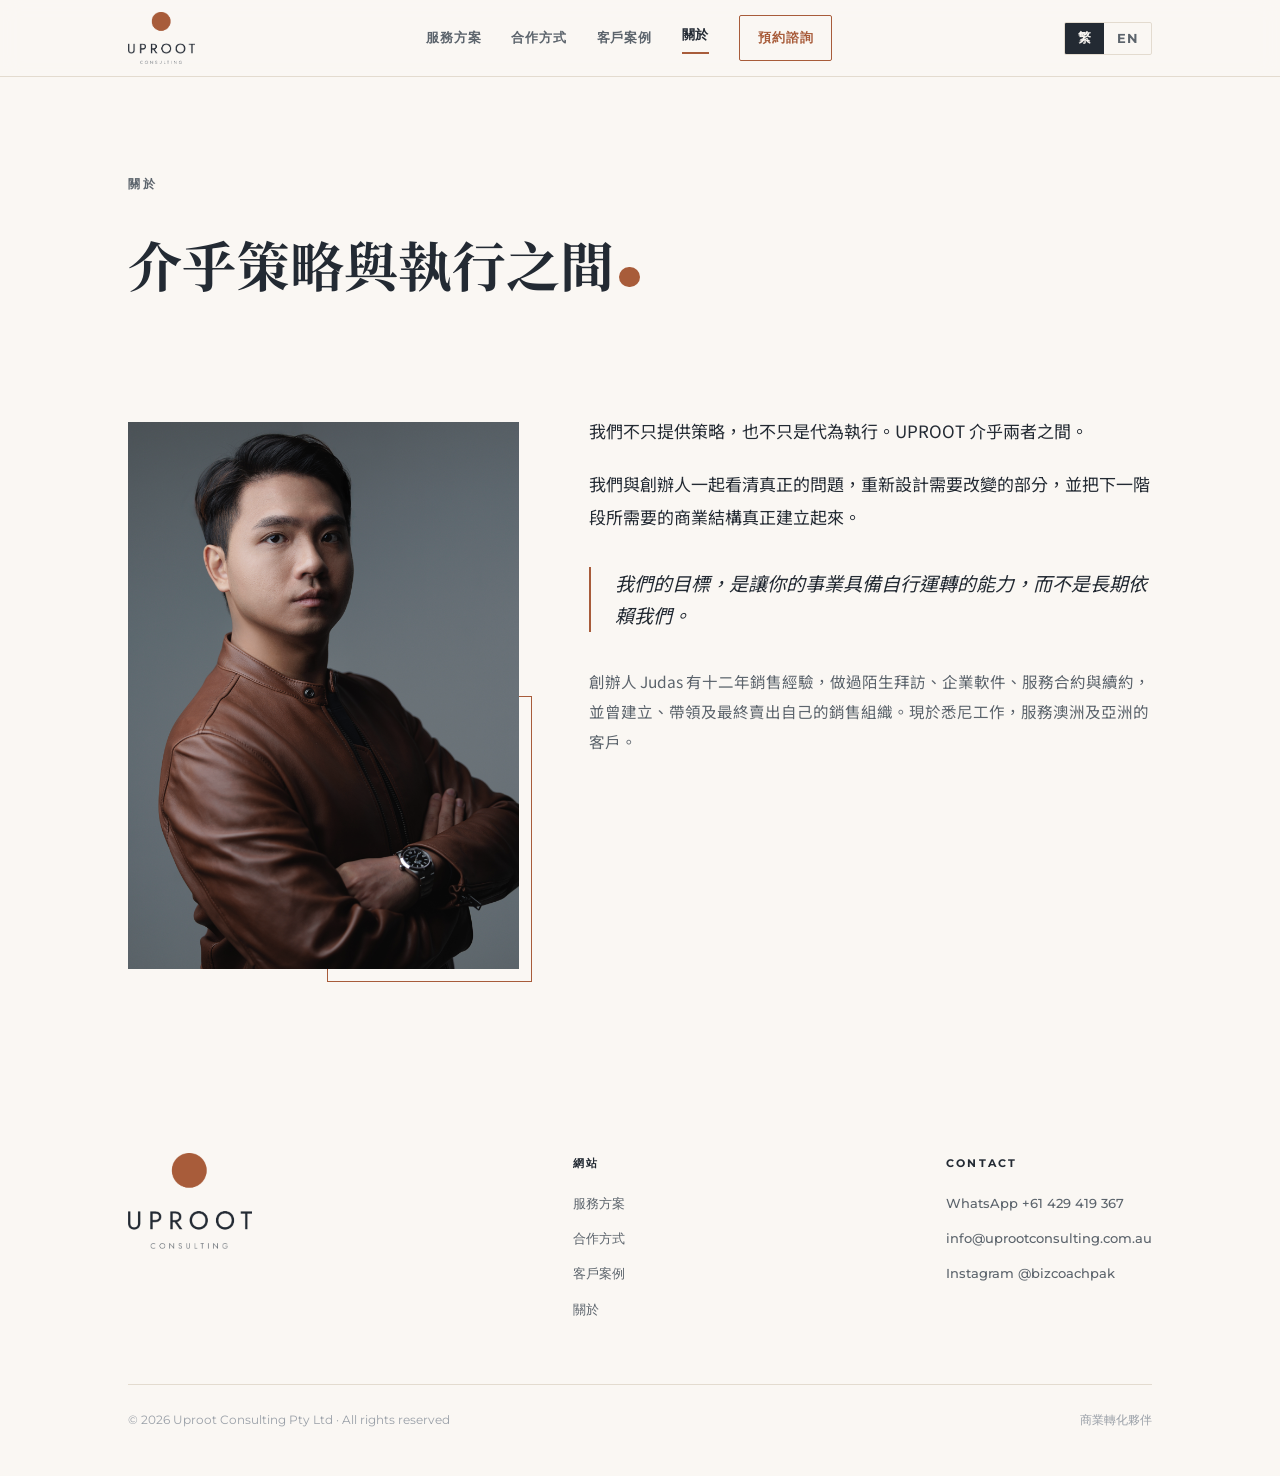
==== about/index.html @ 3c3ad8a5 "Add files via upload" ====
<!DOCTYPE html>
<html lang="zh-Hant">
<head>
<meta charset="UTF-8">
<meta name="viewport" content="width=device-width, initial-scale=1.0">
<title>關於 About — Uproot Consulting</title>
<meta name="description" content="Uproot sits between strategy and execution.">
<link rel="preconnect" href="https://fonts.googleapis.com">
<link rel="preconnect" href="https://fonts.gstatic.com" crossorigin>
<link href="https://fonts.googleapis.com/css2?family=Newsreader:ital,opsz,wght@0,6..72,400;0,6..72,500;1,6..72,400;1,6..72,500&family=Montserrat:wght@500;600;700&family=Noto+Serif+TC:wght@600;700&family=Noto+Sans+TC:wght@400;500;700&display=swap" rel="stylesheet">
<link rel="stylesheet" href="../assets/style.css">
</head>
<body>
<nav><div class="wrap nav-in">
<a class="nav-logo" href="../" aria-label="Uproot Consulting"><img src="../assets/logo.png" alt="Uproot Consulting"></a>
<div class="nav-links">
<a href="../services/"><span class="t-zh">服務方案</span><span class="t-en">Services</span></a>
<a href="../how-we-work/"><span class="t-zh">合作方式</span><span class="t-en">How We Work</span></a>
<a href="../case-study/"><span class="t-zh">客戶案例</span><span class="t-en">Case Study</span></a>
<a href="../about/" class="active"><span class="t-zh">關於</span><span class="t-en">About</span></a>
<a class="nav-cta" href="../contact/"><span class="t-zh">預約諮詢</span><span class="t-en">Book a Consultation</span></a>
</div>
<div class="lang" role="group" aria-label="Language"><button id="btn-zh" class="on" type="button">繁</button><button id="btn-en" type="button">EN</button></div>
</div></nav>
<div class="page-head"><div class="wrap">
<div class="kicker"><span class="t-zh">關於</span><span class="t-en">About</span></div>
<h1><span class="t-zh">介乎策略與執行之間</span><span class="t-en">Between strategy and execution</span><span class="dot" aria-hidden="true"></span></h1>
</div></div>
<section><div class="wrap"><div class="about-grid">
<div class="about-photo rv"><img src="../assets/pak.jpg" alt="Judas — Founder, Uproot Consulting"></div>
<div class="about-body rv">
<p><span class="t-zh">我們不只提供策略，也不只是代為執行。UPROOT 介乎兩者之間。</span><span class="t-en">We don&rsquo;t just hand over recommendations, and we don&rsquo;t just execute instructions. Uproot sits between strategy and execution.</span></p>
<p><span class="t-zh">我們與創辦人一起看清真正的問題，重新設計需要改變的部分，並把下一階段所需要的商業結構真正建立起來。</span><span class="t-en">We work with founders to see the real problem, redesign what needs to change, and actually build the commercial structure the next stage requires.</span></p>
<div class="about-quote"><span class="t-zh">我們的目標，是讓你的事業具備自行運轉的能力，而不是長期依賴我們。</span><span class="t-en">The goal is to equip your business — not to become a department it can never remove.</span></div>
<p class="muted"><span class="t-zh">創辦人 Judas 有十二年銷售經驗，做過陌生拜訪、企業軟件、服務合約與續約，並曾建立、帶領及最終賣出自己的銷售組織。現於悉尼工作，服務澳洲及亞洲的客戶。</span><span class="t-en">Founder Judas has twelve years in sales — door-to-door, enterprise software, service contracts and renewals — and built, led and eventually sold a sales organization of his own. Based in Sydney, working with businesses in Australia and Asia.</span></p>
</div></div></div></section>
<footer><div class="wrap">
<div class="foot-grid">
<div class="foot-logo"><img src="../assets/logo.png" alt="Uproot Consulting"></div>
<div class="foot-col"><h4><span class="t-zh">網站</span><span class="t-en">Site</span></h4>
<a href="../services/"><span class="t-zh">服務方案</span><span class="t-en">Services</span></a>
<a href="../how-we-work/"><span class="t-zh">合作方式</span><span class="t-en">How We Work</span></a>
<a href="../case-study/"><span class="t-zh">客戶案例</span><span class="t-en">Case Study</span></a>
<a href="../about/"><span class="t-zh">關於</span><span class="t-en">About</span></a></div>
<div class="foot-col"><h4>Contact</h4>
<a href="https://wa.me/61429419367" target="_blank" rel="noopener">WhatsApp +61 429 419 367</a>
<a href="mailto:info@uprootconsulting.com.au">info@uprootconsulting.com.au</a>
<a href="https://www.instagram.com/bizcoachpak" target="_blank" rel="noopener">Instagram @bizcoachpak</a></div>
</div>
<div class="foot-bottom"><span>© 2026 Uproot Consulting Pty Ltd · All rights reserved</span><span><span class="t-zh">商業轉化夥伴</span><span class="t-en">Business Transformation Partner</span></span></div>
</div></footer>
<script>
const io=new IntersectionObserver(es=>{es.forEach(e=>{if(e.isIntersecting){e.target.classList.add('on');io.unobserve(e.target)}})},{threshold:.1});
document.querySelectorAll('.rv').forEach(el=>io.observe(el));
const bZh=document.getElementById('btn-zh'),bEn=document.getElementById('btn-en');
function setLang(en){document.body.classList.toggle('en',en);document.documentElement.lang=en?'en':'zh-Hant';bEn.classList.toggle('on',en);bZh.classList.toggle('on',!en);try{localStorage.setItem('uproot-lang',en?'en':'zh')}catch(e){}document.querySelectorAll('.rv').forEach(el=>el.classList.add('on'))}
bZh.addEventListener('click',()=>setLang(false));bEn.addEventListener('click',()=>setLang(true));
try{if(localStorage.getItem('uproot-lang')==='en')setLang(true)}catch(e){}
</script>
</body>
</html>
---- assets/style.css ----
:root{
  --paper:#FAF7F3;
  --paper-2:#F1EBE2;
  --ink:#232A33;
  --ink-deep:#1B2129;
  --terra:#A85C3A;
  --grey:#5C646C;
  --hair:#E3DBCF;
  --serif:"Newsreader",Georgia,serif;
  --sans:"Montserrat",system-ui,sans-serif;
  --rail:170px;
}
*{margin:0;padding:0;box-sizing:border-box}
html{scroll-behavior:smooth;-webkit-text-size-adjust:100%}
body{font-family:var(--serif);font-size:17.5px;color:var(--ink);background:var(--paper);line-height:1.75;-webkit-font-smoothing:antialiased;overflow-x:hidden}
.wrap{max-width:1080px;margin:0 auto;padding:0 28px}
img{max-width:100%;display:block}
::selection{background:var(--terra);color:var(--paper)}
a:focus-visible,button:focus-visible{outline:2px solid var(--terra);outline-offset:3px}

.dot{display:inline-block;width:.38em;height:.38em;border-radius:50%;background:var(--terra);vertical-align:baseline;margin-left:.1em}

/* ---------- NAV ---------- */
nav{position:sticky;top:0;z-index:60;background:rgba(250,247,243,.92);backdrop-filter:blur(10px);border-bottom:1px solid var(--hair)}
.nav-in{display:flex;align-items:center;justify-content:space-between;height:76px;gap:16px}
.nav-logo img{height:52px;width:auto}
.nav-links{display:flex;gap:30px;align-items:center;font-family:var(--sans);font-size:13px;font-weight:600;letter-spacing:.06em}
.nav-links a{color:var(--grey);text-decoration:none;transition:color .2s}
.nav-links a:hover{color:var(--ink)}
.nav-cta{color:var(--terra)!important;border:1px solid var(--terra);padding:9px 18px;border-radius:2px;transition:all .2s!important}
.nav-cta:hover{background:var(--terra);color:var(--paper)!important}
@media(max-width:820px){.nav-links a:not(.nav-cta){display:none}.nav-logo img{height:44px}}

/* ---------- HERO ---------- */
header{padding:120px 0 130px}
.kicker{font-family:var(--sans);font-size:11.5px;font-weight:600;letter-spacing:.28em;text-transform:uppercase;color:var(--grey);margin-bottom:42px}
h1{font-family:var(--serif);font-weight:500;font-size:clamp(38px,5.6vw,64px);line-height:1.18;letter-spacing:-.01em;max-width:13em}
.hero-sub{font-size:clamp(18px,2vw,21px);color:var(--grey);max-width:29em;margin-top:34px;line-height:1.7}
.cta-row{display:flex;gap:16px;flex-wrap:wrap;margin-top:48px}
.btn{display:inline-flex;align-items:center;padding:14px 30px;font-family:var(--sans);font-size:13.5px;font-weight:600;letter-spacing:.05em;text-decoration:none;border-radius:2px;transition:transform .15s ease,background .2s,color .2s;border:1px solid transparent}
.btn-solid{background:var(--terra);color:var(--paper)}
.btn-solid:hover{transform:translateY(-2px);background:#94502F}
.btn-line{border-color:var(--hair);color:var(--ink)}
.btn-line:hover{border-color:var(--ink);transform:translateY(-2px)}

/* ---------- SECTION SCAFFOLD ---------- */
section{padding:110px 0;scroll-margin-top:78px}
.sec-head{display:flex;align-items:baseline;gap:18px;border-top:1px solid var(--hair);padding-top:22px;margin-bottom:64px}
.sec-label{font-family:var(--sans);font-size:11.5px;font-weight:600;letter-spacing:.26em;text-transform:uppercase;color:var(--grey);white-space:nowrap;display:flex;align-items:center;gap:10px}
.sec-label::before{content:"";width:7px;height:7px;border-radius:50%;background:var(--terra);flex-shrink:0}
h2{font-family:var(--serif);font-weight:500;font-size:clamp(28px,3.6vw,40px);line-height:1.3;letter-spacing:-.005em;max-width:18em}
.offset{margin-left:var(--rail)}
@media(max-width:860px){.offset{margin-left:0}}

/* ---------- BELIEF ---------- */
.belief{background:var(--ink-deep);color:var(--paper);padding:130px 0}
.belief .sec-label{color:#9AA3AD}
.belief h2{font-size:clamp(30px,4.2vw,46px);max-width:17em;color:var(--paper)}
.belief p{color:#B9C0C8;max-width:34em;margin-top:30px;font-size:18px}
.belief em{font-style:italic;color:var(--paper)}

/* ---------- WHAT WE DO ---------- */
.svc-row{display:grid;grid-template-columns:var(--rail) 1fr;gap:24px;padding:40px 0;border-top:1px solid var(--hair)}
.svc-row:last-child{border-bottom:1px solid var(--hair)}
.svc-name{font-family:var(--sans);font-size:12px;font-weight:700;letter-spacing:.16em;text-transform:uppercase;color:var(--ink);padding-top:6px}
.svc-q{font-family:var(--serif);font-style:italic;font-size:clamp(20px,2.4vw,25px);line-height:1.5;max-width:24em}
.svc-d{font-size:15.5px;color:var(--grey);max-width:34em;margin-top:12px;line-height:1.75}
@media(max-width:860px){.svc-row{grid-template-columns:1fr;gap:10px}}

/* ---------- HOW WE THINK ---------- */
.think-intro{font-size:clamp(19px,2.2vw,23px);max-width:28em;line-height:1.7}
.hear{margin:64px 0 80px;border:1px solid var(--hair);background:#FFFFFF66}
.hear-row{display:grid;grid-template-columns:1fr 1fr;border-top:1px solid var(--hair)}
.hear-row:first-child{border-top:0}
.hear-cell{padding:26px 30px}
.hear-cell:first-child{border-right:1px solid var(--hair)}
.hear-tag{font-family:var(--sans);font-size:10.5px;font-weight:700;letter-spacing:.2em;text-transform:uppercase;color:var(--grey);margin-bottom:10px}
.hear-cell p{font-size:16px;line-height:1.7}
.hear-cell:first-child p{font-style:italic}
.hear-cell:last-child p{color:var(--grey);font-size:15px}
@media(max-width:760px){.hear-row{grid-template-columns:1fr}.hear-cell:first-child{border-right:0;border-bottom:1px dashed var(--hair)}}

.steps{position:relative;margin-left:14px;border-left:1px solid var(--hair);padding-left:46px}
.step{position:relative;padding:0 0 58px}
.step:last-child{padding-bottom:0}
.step::before{content:"";position:absolute;left:-51px;top:10px;width:9px;height:9px;border-radius:50%;background:var(--terra)}
.step:last-child::after{content:"";position:absolute;left:-47.5px;top:24px;bottom:-6px;width:2px;background:var(--paper)}
.step h3{font-family:var(--serif);font-weight:500;font-size:23px;margin-bottom:8px}
.step p{color:var(--grey);font-size:16px;max-width:32em}
.step .n{font-family:var(--sans);font-size:11px;font-weight:700;letter-spacing:.22em;color:var(--terra);display:block;margin-bottom:6px}

/* ---------- STORIES ---------- */
.stories{background:var(--paper-2)}
.story{padding:64px 0;border-top:1px solid var(--hair)}
.story:first-of-type{border-top:0;padding-top:0}
.story h3{font-family:var(--serif);font-weight:500;font-size:clamp(24px,3vw,30px);margin-bottom:36px;max-width:20em}
.story-grid{display:grid;grid-template-columns:1fr 1fr;gap:34px 56px}
.beat{max-width:30em}
.beat-tag{font-family:var(--sans);font-size:10.5px;font-weight:700;letter-spacing:.2em;text-transform:uppercase;color:var(--terra);margin-bottom:10px}
.beat p{font-size:15.5px;color:var(--ink);line-height:1.75}
.beat.lesson p{font-style:italic}
@media(max-width:760px){.story-grid{grid-template-columns:1fr;gap:26px}}

/* ---------- INTERLUDE ---------- */
.interlude{background:var(--paper);text-align:center;padding:120px 0}
.interlude p{font-family:var(--serif);font-style:italic;font-weight:500;font-size:clamp(24px,3.4vw,34px);line-height:1.5;max-width:20em;margin:0 auto;color:var(--ink)}
.interlude .who{font-family:var(--sans);font-style:normal;font-size:11.5px;font-weight:600;letter-spacing:.24em;text-transform:uppercase;color:var(--grey);margin-top:26px}

/* ---------- ABOUT ---------- */
.about-grid{display:grid;grid-template-columns:.82fr 1.18fr;gap:70px;align-items:start}
.about-photo{position:relative;margin-top:8px}
.about-photo img{width:100%;filter:grayscale(18%)}
.about-photo::after{content:"";position:absolute;right:-13px;bottom:-13px;width:52%;height:52%;border:1px solid var(--terra);z-index:-1}
.about-body p{margin-bottom:20px;color:var(--ink);font-size:17px}
.about-body p.muted{color:var(--grey);font-size:15.5px}
.about-quote{border-left:2px solid var(--terra);padding-left:24px;margin:34px 0;font-style:italic;font-size:19px;line-height:1.7}
.cred{font-family:var(--sans);font-size:12.5px;font-weight:500;letter-spacing:.04em;color:var(--grey);border-top:1px solid var(--hair);padding-top:20px;margin-top:34px;line-height:2}
@media(max-width:860px){.about-grid{grid-template-columns:1fr;gap:52px}.about-photo{max-width:340px}}

/* ---------- CTA ---------- */
.cta-sec{background:var(--ink-deep);color:var(--paper);padding:130px 0}
.cta-sec h2{color:var(--paper);max-width:15em}
.cta-sec .lede{color:#B9C0C8;max-width:30em;margin-top:24px;font-size:18px}
.cta-sec .ways{font-family:var(--sans);font-size:13px;letter-spacing:.04em;color:#9AA3AD;margin-top:38px}
.cta-sec .ways a{color:var(--paper);text-decoration:none;border-bottom:1px solid #4A5460;padding-bottom:2px;transition:border-color .2s}
.cta-sec .ways a:hover{border-color:var(--terra)}

/* ---------- FOOTER ---------- */
footer{background:var(--paper);padding:74px 0 44px;font-family:var(--sans);font-size:13px;color:var(--grey)}
.foot-grid{display:flex;justify-content:space-between;align-items:flex-start;gap:40px;flex-wrap:wrap;margin-bottom:52px}
.foot-logo img{height:96px;width:auto}
.foot-col h4{font-size:11px;font-weight:700;letter-spacing:.2em;text-transform:uppercase;color:var(--ink);margin-bottom:16px}
.foot-col a{display:block;color:var(--grey);text-decoration:none;margin-bottom:10px;transition:color .2s;font-weight:500}
.foot-col a:hover{color:var(--terra)}
.foot-bottom{border-top:1px solid var(--hair);padding-top:24px;display:flex;justify-content:space-between;flex-wrap:wrap;gap:10px;font-size:11.5px;color:#9aa0a8}

/* ---------- motion ---------- */
.rv{opacity:0;transform:translateY(18px);transition:opacity .8s ease,transform .8s ease}
.rv.on{opacity:1;transform:none}
@media(prefers-reduced-motion:reduce){.rv{opacity:1;transform:none;transition:none}html{scroll-behavior:auto}}

/* ---------- multi-page additions ---------- */
.nav-links a.active{color:var(--ink)}
.nav-links a.active{border-bottom:2px solid var(--terra);padding-bottom:4px}
.page-head{padding:96px 0 0}
.page-head .kicker{margin-bottom:30px}
.page-head h1{font-size:clamp(32px,4.6vw,52px)}
.page-head .hero-sub{margin-top:24px}
.more-link{font-family:var(--sans);font-size:13px;font-weight:600;letter-spacing:.05em;color:var(--terra);text-decoration:none}
.more-link:hover{text-decoration:underline}

/* ---------- bilingual ---------- */
body:not(.en) .t-en{display:none !important}
body.en .t-zh{display:none !important}
body:not(.en){font-family:"Noto Sans TC",var(--serif);font-size:16.5px;line-height:1.95}
body:not(.en) h1,body:not(.en) h2,body:not(.en) .story h3,body:not(.en) .step h3{font-family:"Noto Serif TC",serif;font-weight:700;letter-spacing:0}
body:not(.en) h1{font-size:clamp(30px,4.8vw,54px);line-height:1.45}
body:not(.en) h2{line-height:1.55}
body:not(.en) .svc-q{font-style:normal;font-family:"Noto Serif TC",serif;font-weight:600}
body:not(.en) .hero-sub,body:not(.en) .svc-d{line-height:2}
.lang{display:flex;border:1px solid var(--hair);border-radius:2px;overflow:hidden;flex-shrink:0}
.lang button{border:0;background:transparent;padding:7px 13px;cursor:pointer;color:var(--grey);font-family:var(--sans);font-size:12.5px;font-weight:700;transition:all .2s;letter-spacing:.04em}
.lang button.on{background:var(--ink);color:var(--paper)}
/* ---------- offers ---------- */
.offer{border:1px solid var(--hair);background:#FFFFFF73;padding:52px 54px;margin-top:26px}
.offer-top{display:flex;justify-content:space-between;gap:26px;flex-wrap:wrap;align-items:baseline;margin-bottom:8px}
.offer h3{font-family:"Noto Serif TC",var(--serif);font-weight:700;font-size:clamp(22px,2.6vw,28px)}
body.en .offer h3{font-family:var(--serif);font-weight:500}
.offer-en{font-family:var(--sans);font-size:11px;font-weight:700;letter-spacing:.24em;text-transform:uppercase;color:var(--terra);margin-bottom:12px}
.offer-quote{font-family:var(--serif);font-style:italic;font-size:16.5px;color:var(--grey);margin-bottom:22px}
body:not(.en) .offer-quote{font-style:normal;font-family:"Noto Sans TC";font-size:15px}
.offer p{max-width:36em}
.offer .price{font-family:var(--sans);font-size:13px;font-weight:700;letter-spacing:.06em;color:var(--ink);white-space:nowrap}
.offer .price em{color:var(--terra);font-style:normal}
.offer-meta{display:grid;grid-template-columns:1fr 1fr;gap:30px 50px;margin-top:34px;padding-top:30px;border-top:1px solid var(--hair)}
.offer-meta h4{font-family:var(--sans);font-size:10.5px;font-weight:700;letter-spacing:.2em;text-transform:uppercase;color:var(--grey);margin-bottom:12px}
.offer-meta p,.offer-meta li{font-size:14.5px;color:var(--ink);line-height:1.9}
.offer-meta ul{list-style:none}
.offer-meta li{padding-left:16px;position:relative}
.offer-meta li::before{content:"";position:absolute;left:0;top:.72em;width:5px;height:5px;border-radius:50%;background:var(--terra)}
.offer-note{font-size:13.5px;color:var(--grey);margin-top:22px;font-style:italic}
body:not(.en) .offer-note{font-style:normal}
.offer .btn{margin-top:30px}
@media(max-width:760px){.offer{padding:36px 26px}.offer-meta{grid-template-columns:1fr}}
.price-caveat{font-size:14px;color:var(--grey);max-width:34em;margin-top:44px;line-height:1.9}
.advisory{font-family:var(--sans);font-size:12px;color:#9aa0a8;margin-top:18px;letter-spacing:.03em}
/* ---------- recognition ---------- */
.recog{display:grid;grid-template-columns:1fr 1fr 1fr;gap:26px;margin-top:56px}
.recog-cell{border-top:2px solid var(--terra);padding-top:22px}
.recog-cell .n{font-family:var(--sans);font-size:11px;font-weight:700;letter-spacing:.22em;color:var(--terra);display:block;margin-bottom:12px}
.recog-cell p{font-size:16px;line-height:1.95}
.recog-close{font-family:"Noto Serif TC",var(--serif);font-weight:600;font-size:19px;margin-top:52px}
body.en .recog-close{font-family:var(--serif);font-style:italic;font-weight:500}
@media(max-width:820px){.recog{grid-template-columns:1fr;gap:36px}}
/* ---------- case study ---------- */
.case-stage{border-top:1px solid var(--hair);padding:46px 0}
.case-stage:first-of-type{border-top:0;padding-top:0}
.case-tag{font-family:var(--sans);font-size:11px;font-weight:700;letter-spacing:.24em;text-transform:uppercase;color:var(--terra);margin-bottom:16px}
.case-stage p{max-width:38em;margin-bottom:14px}
.case-stage ul{list-style:none;columns:2;gap:44px;max-width:44em;margin-top:8px}
.case-stage li{padding-left:16px;position:relative;font-size:14.5px;line-height:2;break-inside:avoid}
.case-stage li::before{content:"";position:absolute;left:0;top:.78em;width:5px;height:5px;border-radius:50%;background:var(--terra)}
@media(max-width:700px){.case-stage ul{columns:1}}
.blunt{font-family:"Noto Serif TC",var(--serif);font-weight:600;font-size:clamp(20px,2.6vw,26px);line-height:1.8;border-left:2px solid var(--terra);padding-left:24px;margin:54px 0;max-width:24em}
body.en .blunt{font-family:var(--serif);font-style:italic;font-weight:500}
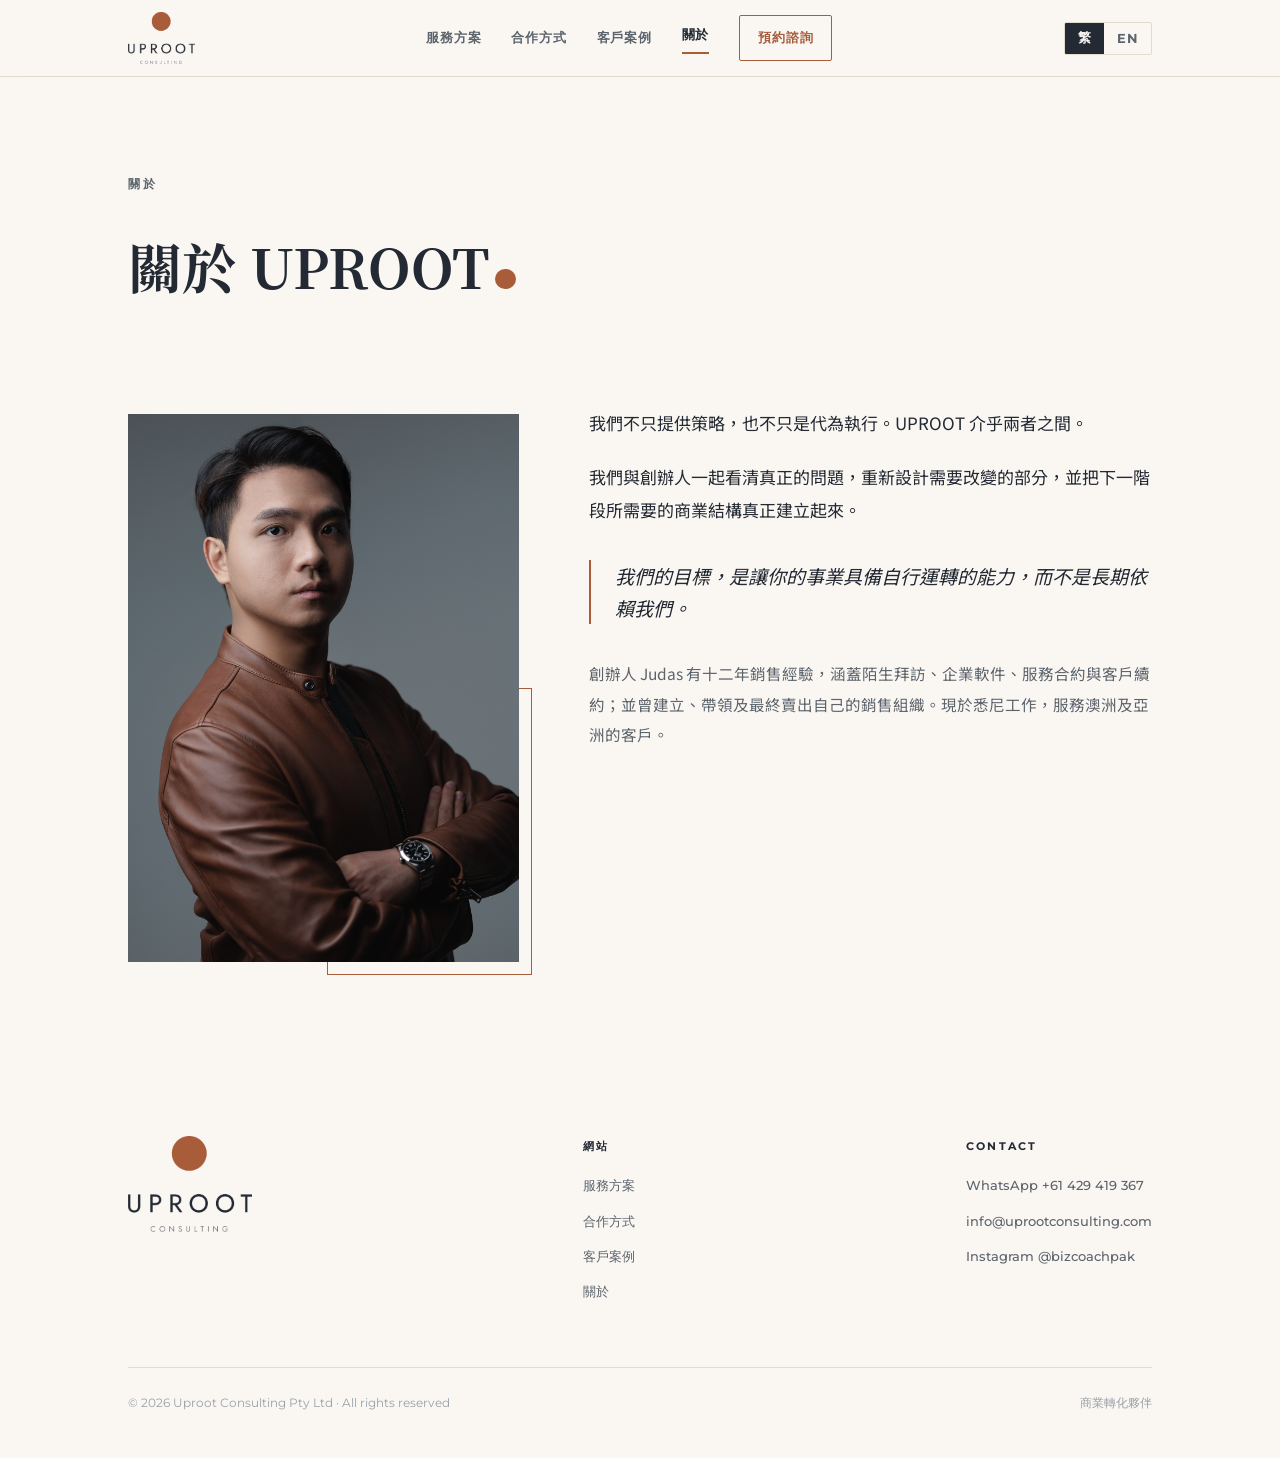
==== commit 6ed7f2c4: "Add files via upload" ====
--- a/about/index.html
+++ b/about/index.html
@@ -3,7 +3,7 @@
 <head>
 <meta charset="UTF-8">
 <meta name="viewport" content="width=device-width, initial-scale=1.0">
-<title>關於 About — Uproot Consulting</title>
+<title>關於 UPROOT — Uproot Consulting</title>
 <meta name="description" content="Uproot sits between strategy and execution.">
 <link rel="preconnect" href="https://fonts.googleapis.com">
 <link rel="preconnect" href="https://fonts.gstatic.com" crossorigin>
@@ -24,7 +24,7 @@
 </div></nav>
 <div class="page-head"><div class="wrap">
 <div class="kicker"><span class="t-zh">關於</span><span class="t-en">About</span></div>
-<h1><span class="t-zh">介乎策略與執行之間</span><span class="t-en">Between strategy and execution</span><span class="dot" aria-hidden="true"></span></h1>
+<h1><span class="t-zh">關於 UPROOT</span><span class="t-en">About Uproot</span><span class="dot" aria-hidden="true"></span></h1>
 </div></div>
 <section><div class="wrap"><div class="about-grid">
 <div class="about-photo rv"><img src="../assets/pak.jpg" alt="Judas — Founder, Uproot Consulting"></div>
@@ -32,7 +32,7 @@
 <p><span class="t-zh">我們不只提供策略，也不只是代為執行。UPROOT 介乎兩者之間。</span><span class="t-en">We don&rsquo;t just hand over recommendations, and we don&rsquo;t just execute instructions. Uproot sits between strategy and execution.</span></p>
 <p><span class="t-zh">我們與創辦人一起看清真正的問題，重新設計需要改變的部分，並把下一階段所需要的商業結構真正建立起來。</span><span class="t-en">We work with founders to see the real problem, redesign what needs to change, and actually build the commercial structure the next stage requires.</span></p>
 <div class="about-quote"><span class="t-zh">我們的目標，是讓你的事業具備自行運轉的能力，而不是長期依賴我們。</span><span class="t-en">The goal is to equip your business — not to become a department it can never remove.</span></div>
-<p class="muted"><span class="t-zh">創辦人 Judas 有十二年銷售經驗，做過陌生拜訪、企業軟件、服務合約與續約，並曾建立、帶領及最終賣出自己的銷售組織。現於悉尼工作，服務澳洲及亞洲的客戶。</span><span class="t-en">Founder Judas has twelve years in sales — door-to-door, enterprise software, service contracts and renewals — and built, led and eventually sold a sales organization of his own. Based in Sydney, working with businesses in Australia and Asia.</span></p>
+<p class="muted"><span class="t-zh">創辦人 Judas 有十二年銷售經驗，涵蓋陌生拜訪、企業軟件、服務合約與客戶續約；並曾建立、帶領及最終賣出自己的銷售組織。現於悉尼工作，服務澳洲及亞洲的客戶。</span><span class="t-en">Founder Judas has twelve years in sales — door-to-door, enterprise software, service contracts and renewals — and built, led and eventually sold a sales organization of his own. Based in Sydney, working with businesses in Australia and Asia.</span></p>
 </div></div></div></section>
 <footer><div class="wrap">
 <div class="foot-grid">
@@ -44,7 +44,7 @@
 <a href="../about/"><span class="t-zh">關於</span><span class="t-en">About</span></a></div>
 <div class="foot-col"><h4>Contact</h4>
 <a href="https://wa.me/61429419367" target="_blank" rel="noopener">WhatsApp +61 429 419 367</a>
-<a href="mailto:info@uprootconsulting.com.au">info@uprootconsulting.com.au</a>
+<a href="mailto:info@uprootconsulting.com">info@uprootconsulting.com</a>
 <a href="https://www.instagram.com/bizcoachpak" target="_blank" rel="noopener">Instagram @bizcoachpak</a></div>
 </div>
 <div class="foot-bottom"><span>© 2026 Uproot Consulting Pty Ltd · All rights reserved</span><span><span class="t-zh">商業轉化夥伴</span><span class="t-en">Business Transformation Partner</span></span></div>
--- a/assets/style.css
+++ b/assets/style.css
@@ -204,3 +204,10 @@
 @media(max-width:700px){.case-stage ul{columns:1}}
 .blunt{font-family:"Noto Serif TC",var(--serif);font-weight:600;font-size:clamp(20px,2.6vw,26px);line-height:1.8;border-left:2px solid var(--terra);padding-left:24px;margin:54px 0;max-width:24em}
 body.en .blunt{font-family:var(--serif);font-style:italic;font-weight:500}
+
+/* ---------- r2 refinements ---------- */
+body:not(.en) .offer-quote{font-family:"Noto Serif TC",serif;font-weight:600;font-size:18px;color:var(--ink)}
+body:not(.en) .recog-cell p{font-size:17px;line-height:2}
+body:not(.en) h1{line-height:1.5}
+body:not(.en) h2{line-height:1.6}
+section{padding:100px 0}
